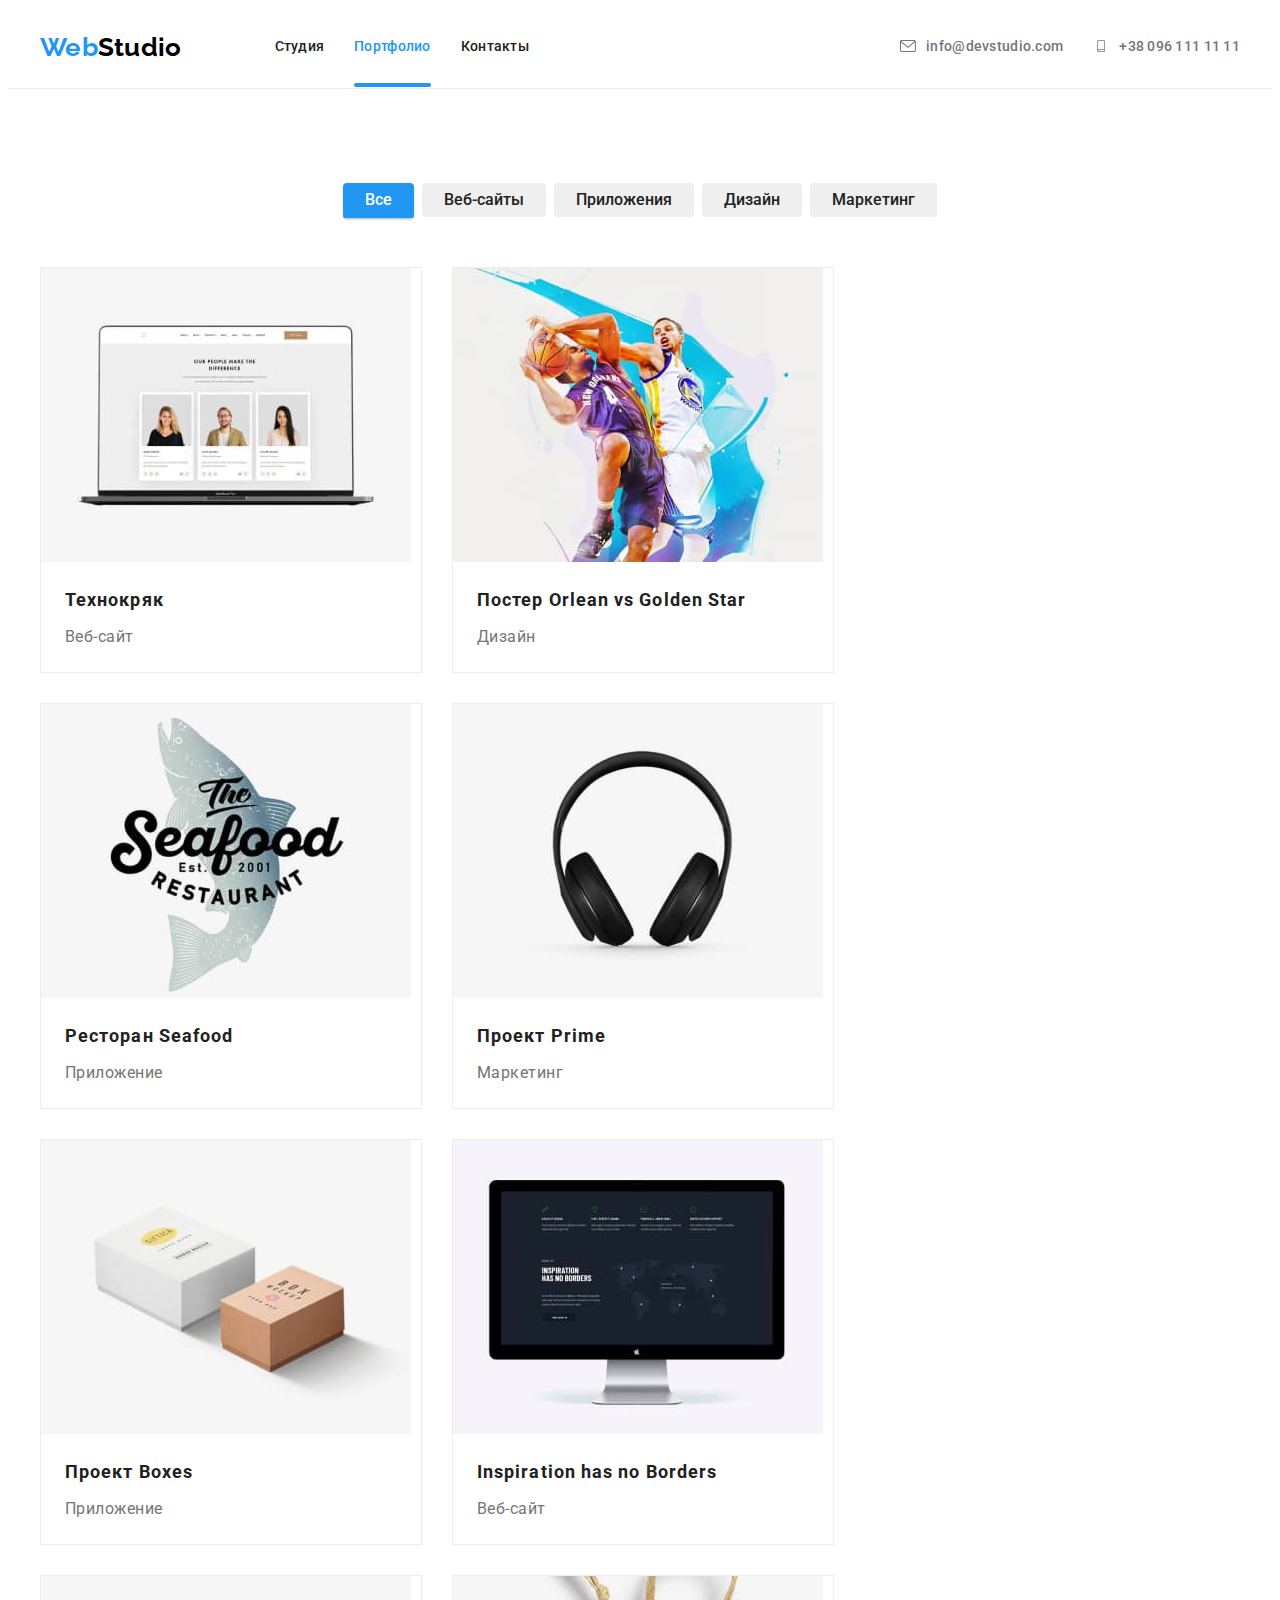
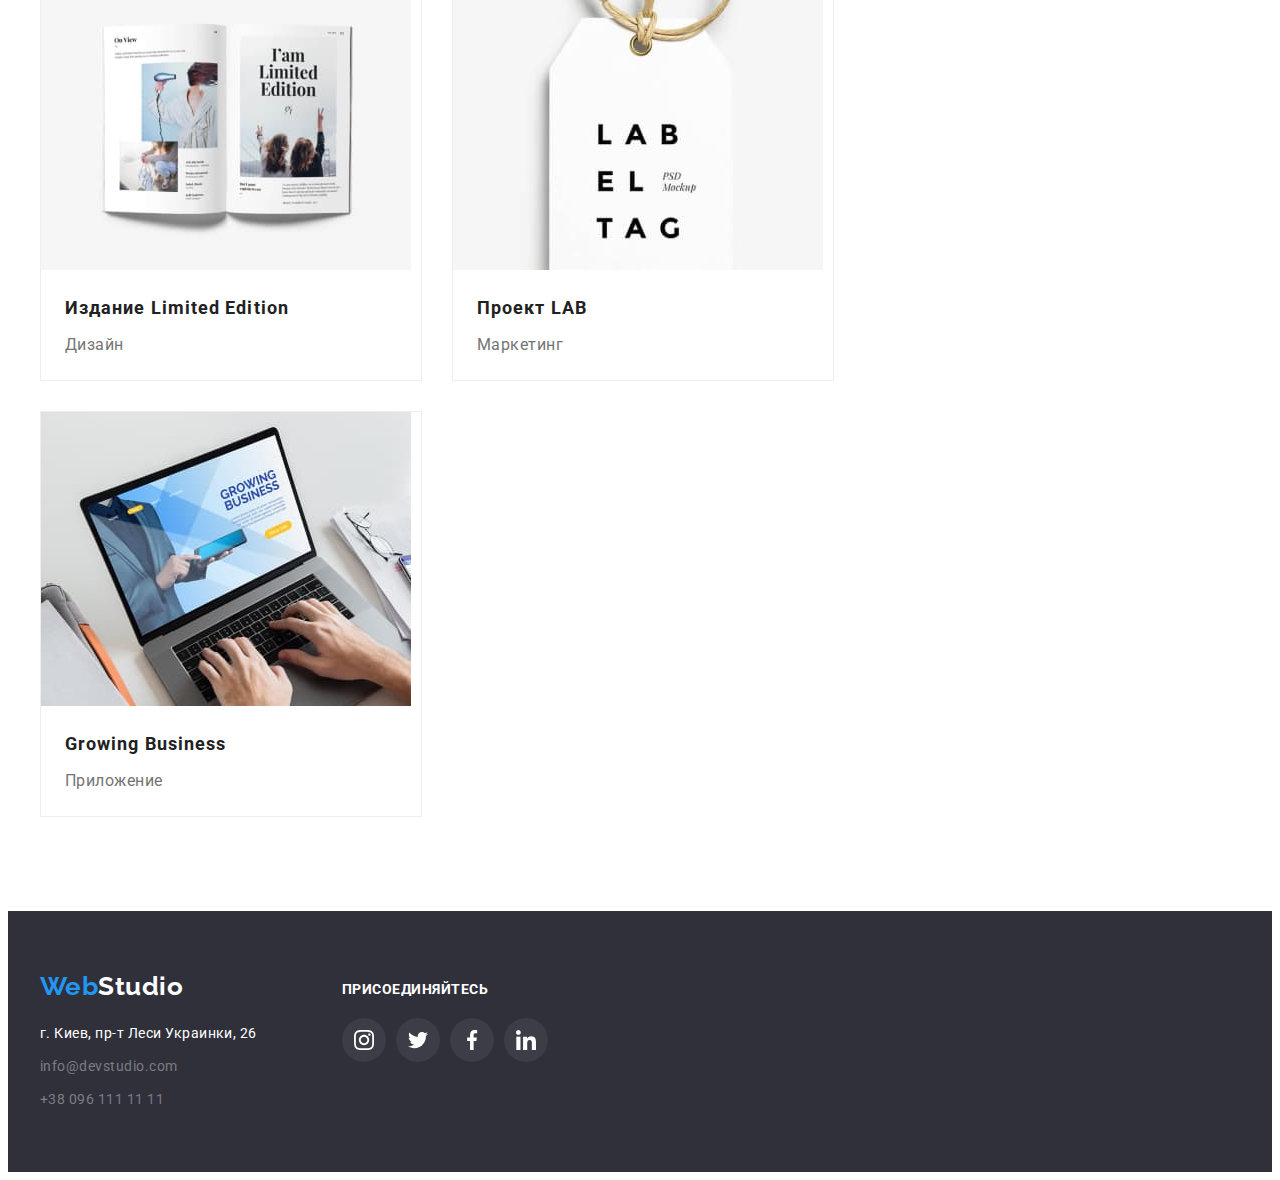
==== portfolio.html @ b456a1b8 "начальная версия" ====
<!DOCTYPE html>
<html lang="en">
  <head>
    <meta charset="UTF-8" />
    <meta http-equiv="X-UA-Compatible" content="IE=edge" />
    <meta name="viewport" content="width=device-width, initial-scale=1.0" />
    <title>Portfolio</title>
    <link rel="preconnect" href="https://fonts.gstatic.com" crossorigin />
    <link
      href="https://fonts.googleapis.com/css2?family=Raleway:wght@700&family=Roboto:wght@400;500;700;900&display=swap"
      rel="stylesheet"
    />
    <link
      rel="stylesheet"
      href="https://cdnjs.cloudflare.com/ajax/libs/modern-normalize/1.1.0/modern-normalize.min.css"
      integrity="sha512-wpPYUAdjBVSE4KJnH1VR1HeZfpl1ub8YT/NKx4PuQ5NmX2tKuGu6U/JRp5y+Y8XG2tV+wKQpNHVUX03MfMFn9Q=="
      crossorigin="anonymous"
      referrerpolicy="no-referrer"
    />
    <link rel="stylesheet" href="./css/styles.css" />
  </head>
  <body>
    <!--                     шапка               -->
    <header class="header">
      <div class="container header-nav">
        <a href="" lang="en" class="logo"
          ><span class="logo-web">Web</span>Studio</a
        >
        <!-- navigation -->
        <nav>
          <ul class="site-nav list">
            <li class="item">
              <a href="index.html" class="nav-list">Студия</a>
            </li>
            <li class="item">
              <a href="portfolio.html" class="nav-list current">Портфолио</a>
            </li>
            <li class="item"><a href="" class="nav-list">Контакты</a></li>
          </ul>
        </nav>

        <!-- координаты -->

        <ul class="auth list">
          <li class="item">
            <a class="auth-link" href="mailto:info@devstudio.com"
              ><svg class="post-icon" width="16" height="12">
                <use href="images/ikons.svg#icon-envelope"></use>
              </svg>
              info@devstudio.com</a
            >
          </li>
          <li class="item">
            <a class="auth-link" href="tel:+380961111111"
              ><svg class="post-icon" width="16" height="12">
                <use href="images/ikons.svg#icon-smartphone"></use>
              </svg>
              +38 096 111 11 11</a
            >
          </li>
        </ul>
      </div>
    </header>
    <main>
      <section class="portfolio">
        <div class="container">
          <!--              скрытый заголовок      -->
          <h1 class="visually-hidden">Фильтр</h1>
          <!--              фильтр кнопки          -->
          <ul class="filter-list list">
            <li class="filter-item">
              <button type="button" class="btn-photo current">Все</button>
            </li>
            <li class="filter-item">
              <button type="button" class="btn-photo">Веб-сайты</button>
            </li>
            <li class="filter-item">
              <button type="button" class="btn-photo">Приложения</button>
            </li>
            <li class="filter-item">
              <button type="button" class="btn-photo">Дизайн</button>
            </li>
            <li class="filter-item">
              <button type="button" class="btn-photo">Маркетинг</button>
            </li>
          </ul>

          <!--              скрытый заголовок      -->
          <h2 class="visually-hidden">Примеры работ</h2>
          <!--              примеры работ          -->
          <ul class="examples list">
            <li class="card-item">
              <a href="" class="card-link">
                <div class="thumb">
                  <img
                    src="./images/techkr.jpg"
                    alt="Ноутбук с галереей сотрудников"
                    width="370"
                    height="294"
                  />

                  <p class="text-overley">
                    Технокряк это современная площадка распространения
                    коронавируса. Компании используют эту платформу для
                    цифрового шпионажа и атак на защищённые сервера конкурентов.
                  </p>
                </div>
                <div class="card-text">
                  <h3 class="example-title">Технокряк</h3>
                  <p class="example-text">Веб-сайт</p>
                </div></a
              >
            </li>
            <li class="card-item">
              <a href="" class="card-link"
                ><div class="thumb">
                  <img
                    src="./images/poster.jpg"
                    alt="Постер игроки баскетбола"
                    width="370"
                    height="294"
                  />
                  <p class="text-overley">
                    Технокряк это современная площадка распространения
                    коронавируса. Компании используют эту платформу для
                    цифрового шпионажа и атак на защищённые сервера конкурентов.
                  </p>
                </div>
                <div class="card-text">
                  <h3 class="example-title">
                    Постер <span lang="en"> Orlean vs Golden Star</span>
                  </h3>
                  <p class="example-text">Дизайн</p>
                </div></a
              >
            </li>
            <li class="card-item">
              <a href="" class="card-link"
                ><div class="thumb">
                  <img
                    src="./images/rest.jpg"
                    alt="Логотип ресторана"
                    width="370"
                    height="294"
                  />
                  <p class="text-overley">
                    Технокряк это современная площадка распространения
                    коронавируса. Компании используют эту платформу для
                    цифрового шпионажа и атак на защищённые сервера конкурентов.
                  </p>
                </div>
                <div class="card-text">
                  <h3 class="example-title">
                    Ресторан <span lang="en">Seafood</span>
                  </h3>
                  <p class="example-text">Приложение</p>
                </div></a
              >
            </li>
            <li class="card-item">
              <a href="" class="card-link"
                ><div class="thumb">
                  <img
                    src="./images/hphon.jpg"
                    alt="Наушники"
                    width="370"
                    height="294"
                  />
                  <p class="text-overley">
                    Технокряк это современная площадка распространения
                    коронавируса. Компании используют эту платформу для
                    цифрового шпионажа и атак на защищённые сервера конкурентов.
                  </p>
                </div>
                <div class="card-text">
                  <h3 class="example-title">
                    Проект<span lang="en"> Prime</span>
                  </h3>
                  <p class="example-text">Маркетинг</p>
                </div></a
              >
            </li>
            <li class="card-item">
              <a href="" class="card-link"
                ><div class="thumb">
                  <img
                    src="./images/boxes.jpg"
                    alt="Две коробки"
                    width="370"
                    height="294"
                  />
                  <p class="text-overley">
                    Технокряк это современная площадка распространения
                    коронавируса. Компании используют эту платформу для
                    цифрового шпионажа и атак на защищённые сервера конкурентов.
                  </p>
                </div>
                <div class="card-text">
                  <h3 class="example-title">
                    Проект <span lang="en">Boxes</span>
                  </h3>
                  <p class="example-text">Приложение</p>
                </div></a
              >
            </li>
            <li class="card-item">
              <a href="" class="card-link"
                ><div class="thumb">
                  <img
                    src="./images/comp.jpg"
                    alt="Компьютер"
                    width="370"
                    height="294"
                  />
                  <p class="text-overley">
                    Технокряк это современная площадка распространения
                    коронавируса. Компании используют эту платформу для
                    цифрового шпионажа и атак на защищённые сервера конкурентов.
                  </p>
                </div>
                <div class="card-text">
                  <h3 class="example-title" lang="en">
                    Inspiration has no Borders
                  </h3>
                  <p class="example-text">Веб-сайт</p>
                </div>
              </a>
            </li>
            <li class="card-item">
              <a href="" class="card-link"
                ><div class="thumb">
                  <img
                    src="./images/edition.jpg"
                    alt="Открытая книга"
                    width="370"
                    height="294"
                  />
                  <p class="text-overley">
                    Технокряк это современная площадка распространения
                    коронавируса. Компании используют эту платформу для
                    цифрового шпионажа и атак на защищённые сервера конкурентов.
                  </p>
                </div>
                <div class="card-text">
                  <h3 class="example-title">
                    Издание<span lang="en"> Limited Edition</span>
                  </h3>
                  <p class="example-text">Дизайн</p>
                </div>
              </a>
            </li>
            <li class="card-item">
              <a href="" class="card-link"
                ><div class="thumb">
                  <img
                    src="./images/labeltag.jpg"
                    alt="Этикетка"
                    width="370"
                    height="294"
                  />
                  <p class="text-overley">
                    Технокряк это современная площадка распространения
                    коронавируса. Компании используют эту платформу для
                    цифрового шпионажа и атак на защищённые сервера конкурентов.
                  </p>
                </div>
                <div class="card-text">
                  <h3 class="example-title">
                    Проект<span lang="en"> LAB</span>
                  </h3>
                  <p class="example-text">Маркетинг</p>
                </div></a
              >
            </li>
            <li class="card-item">
              <a href="" class="card-link"
                ><div class="thumb">
                  <img
                    src="./images/business.jpg"
                    alt="Ноутбук и руки на клавиатуре"
                    width="370"
                    height="294"
                  />
                  <p class="text-overley">
                    Технокряк это современная площадка распространения
                    коронавируса. Компании используют эту платформу для
                    цифрового шпионажа и атак на защищённые сервера конкурентов.
                  </p>
                </div>
                <div class="card-text">
                  <h3 class="example-title" lang="en">Growing Business</h3>
                  <p class="example-text">Приложение</p>
                </div>
              </a>
            </li>
          </ul>
        </div>
      </section>
    </main>
    <!--                             подвал      -->
    <footer>
      <div class="foot container">
        <div class="foot-location">
          <a href="" lang="en" class="foot-logo"
            ><span class="web-foot">Web</span>Studio</a
          >
          <address>
            <ul class="list">
              <li class="address-item">
                <a
                  href="https://goo.gl/maps/cJbCXFg71dcP9j5V9"
                  class="foot-link"
                  >г. Киев, пр-т Леси Украинки, 26</a
                >
              </li>
              <li class="address-item">
                <a href="mailto:info@devstudio.com" class="foot-link cont"
                  >info@devstudio.com</a
                >
              </li>
              <li class="address-item">
                <a href="tel:+380961111111" class="foot-link cont"
                  >+38 096 111 11 11</a
                >
              </li>
            </ul>
          </address>
        </div>
        <div class="foot-social">
          <h3 class="foot-title">Присоединяйтесь</h3>
          <ul class="socials-list list">
            <li class="socials-item">
              <a href="" class="socials-link"
                ><svg class="socials-icon" width="20" height="20">
                  <use href="./images/ikons.svg#icon-instagram-2"></use>
                </svg>
              </a>
            </li>
            <li class="socials-item">
              <a href="" class="socials-link"
                ><svg class="socials-icon" width="20" height="20">
                  <use href="./images/ikons.svg#icon-twitter-1"></use>
                </svg>
              </a>
            </li>
            <li class="socials-item">
              <a href="" class="socials-link"
                ><svg class="socials-icon" width="20" height="20">
                  <use href="./images/ikons.svg#icon-facebook-1"></use>
                </svg>
              </a>
            </li>
            <li class="socials-item">
              <a href="" class="socials-link"
                ><svg class="socials-icon" width="20" height="20">
                  <use href="./images/ikons.svg#icon-linkedin-1"></use>
                </svg>
              </a>
            </li>
          </ul>
        </div>
      </div>
    </footer>
  </body>
</html>
---- css/styles.css ----
:root {
  --primary-text-color: #757575;
  --second-text-color: #212121;
  --accent-color: #2196f3;
  --white-text-color: #fff;
  --logo-web-color: #000;
  --background-primary-color: #ffffff;
  --background-second-color: #f5f4fa;
  --background-footer-color: #2f303a;
  --icon-color: #afb1b8;
  --cards: 30px;
  --shadow-modal: 0 2px 1px 0 rgba(0, 0, 0, 0.2),
    0 1px 1px 0 rgba(0, 0, 0, 0.14), 0 1px 3px 0 rgba(0, 0, 0, 0.12);
  --cubic-bezier: (0.4, 0, 0.2, 1);
  --time: 250ms;
}

p,
h1,
h2,
h3,
h4,
h5,
h6 {
  margin: 0;
}

ul {
  margin: 0;
  padding: 0;
}

img {
  display: block;
  max-width: 100%;
}

button {
  cursor: pointer;
}
body {
  background-color: var(--background-primary-color);
  color: var(--primary-text-color);
  font-family: Roboto, sans-serif;
  text-decoration: none;
  letter-spacing: 0.03em;
}
.visually-hidden {
  position: absolute;
  white-space: nowrap;
  width: 1px;
  height: 1px;
  overflow: hidden;
  border: 0;
  padding: 0;
  clip: rect(0 0 0 0);
  clip-path: inset(50%);
  margin: -1px;
}
.list {
  list-style: none;
}

.container {
  width: 1200px;
  padding-left: 15px;
  padding-right: 15px;
  margin: 0 auto;
}

/*                  Header */

.header {
  background-color: var(--background-primary-color);

  font-weight: 500;
  font-size: 14px;
  line-height: 1.14;
  letter-spacing: 0.02em;

  padding-top: 24px;
  padding-bottom: 25px;
  border-bottom: 1px solid #ececec;
}
.header-nav {
  display: flex;
  align-items: center;
}

/*                     header logo      */
a {
  text-decoration: none;
}
.logo {
  /* display: flex; */
  font-family: Raleway, sans-serif;
  font-weight: 700;
  font-size: 26px;
  line-height: 1.19;
  color: var(--logo-web-color);

  margin-right: 93px;
}
.logo > .logo-web {
  color: var(--accent-color);
}

/*                      navigation      */

.navigation {
  display: flex;
  align-items: center;
}
.site-nav {
  display: flex;
  margin-left: auto;
}
.nav-list {
  position: relative;

  color: var(--second-text-color);

  transition-property: color;
  transition-duration: 250ms;
  transition-timing-function: var(--cubic-bezier);
}
.current::after {
  content: "";

  position: absolute;

  display: block;
  width: 100%;
  height: 4px;

  background-color: var(--accent-color);
  left: 0;
  bottom: -1px;
  border-radius: 2px;
}
.site-nav .nav-list {
  padding-top: 32px;
  padding-bottom: 32px;
}
.item + .item {
  margin-left: 30px;
}
.nav-list:hover,
.nav-list:focus {
  color: var(--accent-color);
}
.current {
  position: relative;
  color: var(--accent-color);
}

.auth {
  display: flex;
  margin-left: auto;
}

.auth-link,
.auth-link-photo {
  display: inline-flex;
  color: var(--primary-text-color);
  align-items: center;

  transition-property: color;
  transition-duration: 250ms;
  transition-timing-function: var(--cubic-bezier);
}

.auth-link:hover,
.auth-link:focus {
  color: var(--accent-color);
}
.post-icon {
  margin-right: 10px;
  fill: currentColor;
}

/*                      hero         */

.hero-title {
  color: var(--white-text-color);

  font-weight: 900;
  font-size: 44px;
  line-height: 1.3;
  text-align: center;
  letter-spacing: 0.06em;
  width: 696px;
  height: 120px;
  margin: 0 auto 30px;
}

.hero {
  background-color: #2f303a;
  background-image: linear-gradient(
      rgba(47, 48, 58, 0.4),
      rgba(47, 48, 58, 0.4)
    ),
    url(../images/hero-bg.jpg);
  background-repeat: no-repeat;
  background-size: cover;
  background-position: center;
  text-align: center;
  padding-top: 200px;
  padding-bottom: 200px;
  max-width: 1600px;
}

.btn {
  color: #fff;
  background-color: var(--accent-color);
  width: 200px;
  height: 50px;

  font-family: inherit;
  font-weight: 700;
  font-size: 16px;
  line-height: 1.88;
  letter-spacing: 0.06em;
  border: 1px solid var(--accent-color);
  box-shadow: 0 4px 4px 0 rgba(0, 0, 0, 0.15);
  border-radius: 4px;

  cursor: pointer;
}

.btn:hover {
  background-color: #188ce8;
  border: 1px solid #188ce8;
}

/*                    advantage     */

.section {
  padding-top: 94px;
  padding-bottom: 94px;
}
.section-title {
  margin-bottom: 10px;

  color: var(--second-text-color);
  font-weight: 700;
  font-size: 14px;
  line-height: 0.88;
  text-transform: uppercase;
}
.feature {
  display: flex;
  margin-left: -30px;
  margin-bottom: -30px;
  flex-wrap: wrap;
}
.feature-item {
  flex-basis: calc(100% / 4 - 30px);
  /* flex-basis: calc((100% - 90px) / 3); */
  margin-left: 30px;
  margin-bottom: 30px;
}
.text {
  font-size: 14px;
  line-height: 1.7;
}
.capsule {
  background: var(--background-second-color);
  width: 270px;
  height: 120px;
  margin-bottom: 30px;
  display: flex;
  justify-content: center;
  align-items: center;
}
/*                          work */
.work {
  padding-top: 0;
}
/* .work-title,
.client-title,
.team*/
.title {
  color: var(--second-text-color);

  font-size: 36px;
  line-height: 1.17;
  text-align: center;

  margin-bottom: 50px;
}
.work-list {
  display: flex;
  flex-wrap: wrap;
  margin-left: -30px;
  margin-bottom: -30px;
}
.work-item {
  position: relative;
  margin-left: 30px;
  margin-bottom: 30px;
}
.work-substrate {
  position: absolute;
  width: 100%;
  top: calc(294px - 70px);
  left: 0;
  right: 0;
  bottom: 0;
  display: flex;
  justify-content: center;
  align-items: center;

  /* background-color: #2f303a80; */
  background-image: linear-gradient(
    rgba(47, 48, 58, 0.8),
    rgba(47, 48, 58, 0.8)
  );
  /* ),
    url(../images/bg-work.jpg) */
}

.work-title {
  color: var(--white-text-color);
  font-weight: 700;
  font-size: 14px;
  line-height: 0.88;
  text-transform: uppercase;
}

/*                        team */

img {
  display: block;
  max-width: 100%;
  height: auto;
}

.team {
  padding: 0;
  margin: 0;
  display: flex;
  flex-wrap: wrap;
}

.position:nth-child(n + 2) {
  margin-left: var(--cards);
}
.position {
  background-color: #fff;
  box-shadow: 0 2px 1px 0 rgba(0, 0, 0, 0.2), 0 1px 1px 0 rgba(0, 0, 0, 0.14),
    0 1px 3px 0 rgba(0, 0, 0, 0.12);
  border-bottom-left-radius: 4px;
  border-bottom-right-radius: 4px;
}
.team-section {
  background-color: var(--background-second-color);

  padding-top: 94px;
  padding-bottom: 94px;
}
.coworkers {
  padding-top: var(--cards);
  padding-bottom: var(--cards);
}
.team-title {
  color: var(--second-text-color);
  font-weight: 500;
  font-size: 16px;
  line-height: 1.19;
  text-align: center;
  padding-bottom: 10px;
  padding-left: 0;
  padding-right: 0;
}

.team-text {
  font-size: 16px;
  line-height: 1.19;
  text-align: center;
  margin-bottom: 16px;
}

.team-socials-link {
  width: 44px;
  height: 44px;
  background-color: var(--background-primary-color);
  border-radius: 50%;
  display: flex;
  justify-content: center;
  align-items: center;
  color: var(--icon-color);

  transition-property: color, background-color;
  transition-duration: 250ms, 250ms;
  transition-timing-function: var(--cubic-bezier), var(--cubic-bezier);
}

.team-socials-icon {
  fill: currentColor;
}

.team-socials-link:hover,
.team-socials-link:focus {
  background-color: var(--accent-color);
  color: var(--white-text-color);
}

.team-socials-list {
  display: flex;
  justify-content: center;
}

.team-socials-item + .team-socials-item {
  margin-left: 10px;
}

/*                         clients */
.client-list {
  display: flex;
  justify-content: center;
}
.case-link {
  background-color: var(--background-primary-color);
  color: var(--icon-color);
  width: 170px;
  height: 92px;
  border: 1px solid #afb1b8;
  border-radius: 4px;
  display: flex;
  justify-content: center;
  align-items: center;

  transition-property: color, border;
  transition-duration: 250ms, 250ms;
  transition-timing-function: var(--cubic-bezier), var(--cubic-bezier);
}

.case-icon {
  fill: currentColor;
}
.case-link:hover,
.case-link:focus {
  color: var(--accent-color);
  border: 1px solid #2196f3;
}

.client-item + .client-item {
  margin-left: 30px;
}
.client-item {
  display: flex;
  justify-content: center;
  align-items: center;
}

/*                          footer        */

footer {
  background-color: var(--background-footer-color);
  padding-top: 60px;
  padding-bottom: 60px;
}
.foot {
  display: flex;
}
.foot-logo {
  display: inline-block;
  margin-bottom: 20px;
  font-family: Raleway, sans-serif;
  font-weight: 700;
  font-size: 26px;
  line-height: 1.19;
  color: var(--white-text-color);
}

.web-foot {
  color: var(--accent-color);
}

.foot-link {
  font-size: 14px;
  line-height: 1.71;
  font-style: normal;

  color: #fff;

  transition: color 250ms cubic-bezier(0.4, 0, 0.2, 1);
}

.foot-link:hover,
.foot-link:focus {
  color: var(--accent-color);
}

.cont {
  color: #ffffff60;
}
.address-item + .address-item {
  margin-top: 9px;
}
.foot-social {
  margin-top: 10px;
  margin-left: 85px;
}
.foot-title {
  color: var(--white-text-color);
  font-weight: 700;
  font-size: 14px;
  line-height: 1.17;
  text-transform: uppercase;
  margin-bottom: 20px;
}

.socials-link {
  width: 44px;
  height: 44px;
  background-color: #ffffff10;
  border-radius: 50%;
  display: flex;
  justify-content: center;
  align-items: center;
  color: var(--white-text-color);

  transition-property: color, background-color;
  transition-duration: 250ms, 250ms;
  transition-timing-function: var(--cubic-bezier), var(--cubic-bezier);
}
.socials-icon {
  fill: currentColor;
}

.socials-link:hover,
.socials-link:focus {
  background-color: var(--accent-color);
  color: var(--white-text-color);
}

.socials-list {
  display: flex;
  justify-content: center;
  align-items: center;
}

.socials-item + .socials-item {
  margin-left: 10px;
}

/*           modal window */
.backdrob {
  position: fixed;
  top: 0;
  left: 0;
  width: 100vw;
  height: 100vh;
  background: rgba(0, 0, 0, 0.2);
  opacity: 1;
  transition: opacity 250ms cubic-bezier(0.4, 0, 0.2, 1),
    visibility 250ms cubic-bezier(0.4, 0, 0.2, 1);
}

.backdrob.is-hidden {
  opacity: 0;
  pointer-events: none;
  visibility: hidden;
}

.modal {
  position: absolute;
  top: 50%;
  left: 50%;

  width: 528px;
  min-height: 581px;

  background: #fff;
  border-radius: 4px;
  box-shadow: var(--shadow-modal);

  transform: translate(-50%, -50%) scale(1);
  transition: transform 250ms cubic-bezier(0.4, 0, 0.2, 1);
}

.backdrob.is-hidden .modal {
  transform: translate(-50%, -50%) scale(0.5);
}

.close-btn {
  position: absolute;
  top: 8px;
  right: 8px;

  border-radius: 50%;
  border: 1px solid #00000010;
  width: 30px;
  height: 30px;

  display: flex;
  justify-content: center;
  align-items: center;

  box-shadow: var(--shadow-modal);
  background-color: var(--background-primary-color);
  color: #000;
}

.close-icon {
  fill: currentColor;
}

/*              filter            */

.portfolio {
  padding-top: 94px;
  padding-bottom: 94px;
}

.filter-list {
  display: flex;
  justify-content: center;
  margin-bottom: 50px;
}

.btn-photo.current {
  color: var(--white-text-color);
  background-color: var(--accent-color);
  box-shadow: 0 2px 2px 0 rgba(0, 0, 0, 0.12), 0 1px 2px 0 rgba(0, 0, 0, 0.08),
    0 3px 1px 0 rgba(0, 0, 0, 0.1);
}

.filter-item + .filter-item {
  margin-left: 8px;
}
.btn-photo {
  padding: 4px 22px;
  color: var(--second-text-color);

  font-family: inherit;
  font-weight: 500;
  font-size: 16px;
  line-height: calc(26 / 16);
  cursor: pointer;
  border-radius: 4px;
  border: none;
  box-shadow: none;

  transition-property: color, background-color, box-shadow;
  transition-duration: 250ms, 250ms, 250ms;
  transition-timing-function: var(--cubic-bezier), var(--cubic-bezier),
    var(--cubic-bezier);
}

.btn-photo:hover,
.btn-photo:focus {
  color: var(--white-text-color);
  background-color: var(--accent-color);
  box-shadow: 0 2px 2px 0 rgba(0, 0, 0, 0.12), 0 1px 2px 0 rgba(0, 0, 0, 0.08),
    0 3px 1px 0 rgba(0, 0, 0, 0.1);
}

/*              work examples          */

.example-title {
  color: var(--second-text-color);
  font-size: 18px;
  line-height: 2;
  letter-spacing: 0.06em;
  margin-bottom: 4px;
}

.example-text {
  color: var(--primary-text-color);
  font-size: 16px;
  line-height: 1.88;
}
.examples {
  padding: 0;
  margin: 0;
  display: flex;
  flex-wrap: wrap;
  margin-left: calc(-1 * var(--cards));
  margin-top: calc(-1 * var(--cards));
}
.card-link {
  display: block;
  transition: box-shadow 250ms cubic-bezier(0.4, 0, 0.2, 1);
}

.card-link:hover,
.card-link:focus {
  box-shadow: 1px 4px 6px 0 rgba(0, 0, 0, 0.16), 0 4px 4px 0 rgba(0, 0, 0, 0.06),
    0 1px 1px 0 rgba(0, 0, 0, 0.12);
}

.examples > .card-item {
  flex-basis: calc(100% / 3 - var(--cards));
  margin-left: var(--cards);
  margin-top: var(--cards);
}

.card-item {
  border: 1px solid #eeeeee;
}
.card-text {
  padding: 20px 24px;
}
.thumb {
  position: relative;
  overflow: hidden;
}
.card-link:hover .text-overley,
.card-link:focus .text-overley {
  transform: translateY(0);
}
.text-overley {
  position: absolute;
  top: 0;
  left: 0;
  width: 100%;
  height: 100%;

  font-size: 18px;
  line-height: calc(28 / 18);
  color: #fff;
  padding: 63px 24px;

  background-color: #2196f390;

  transform: translateY(100%);
  transition: transform 250ms cubic-bezier(0.4, 0, 0.2, 1);
}
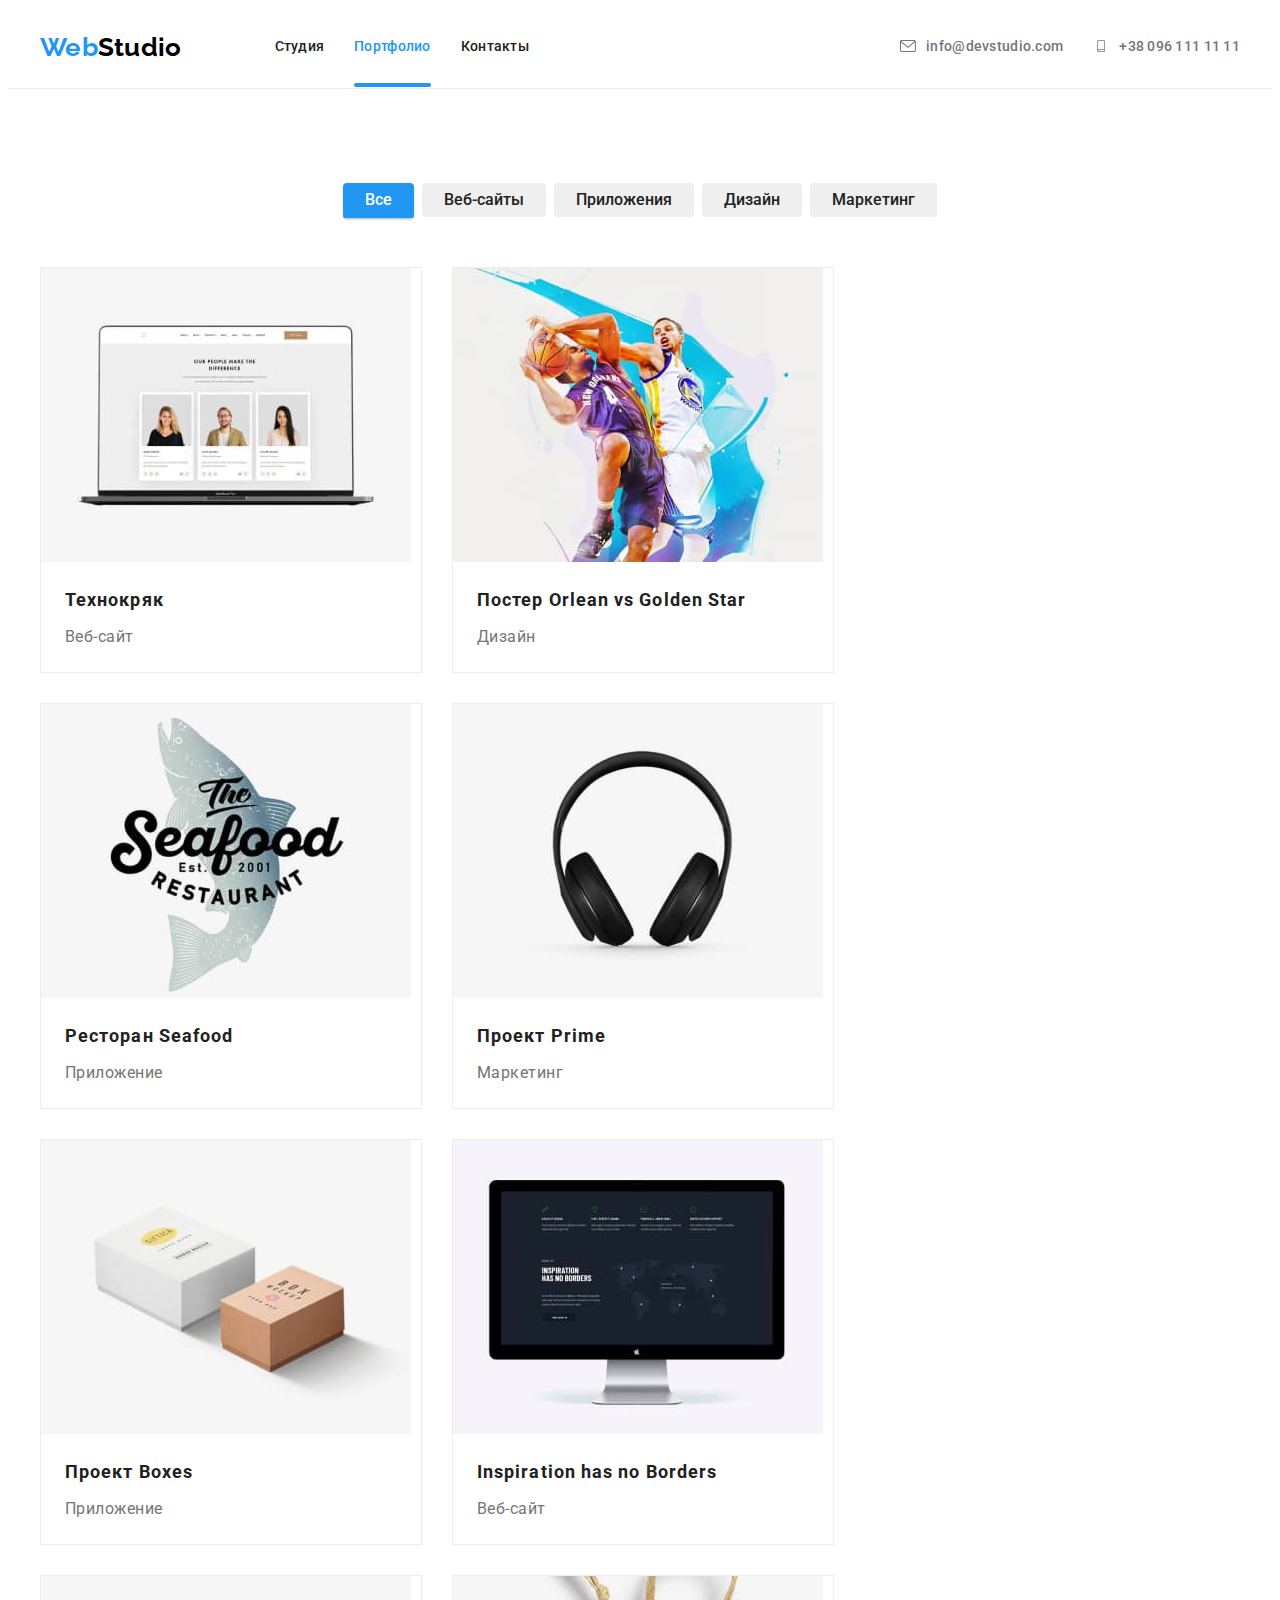
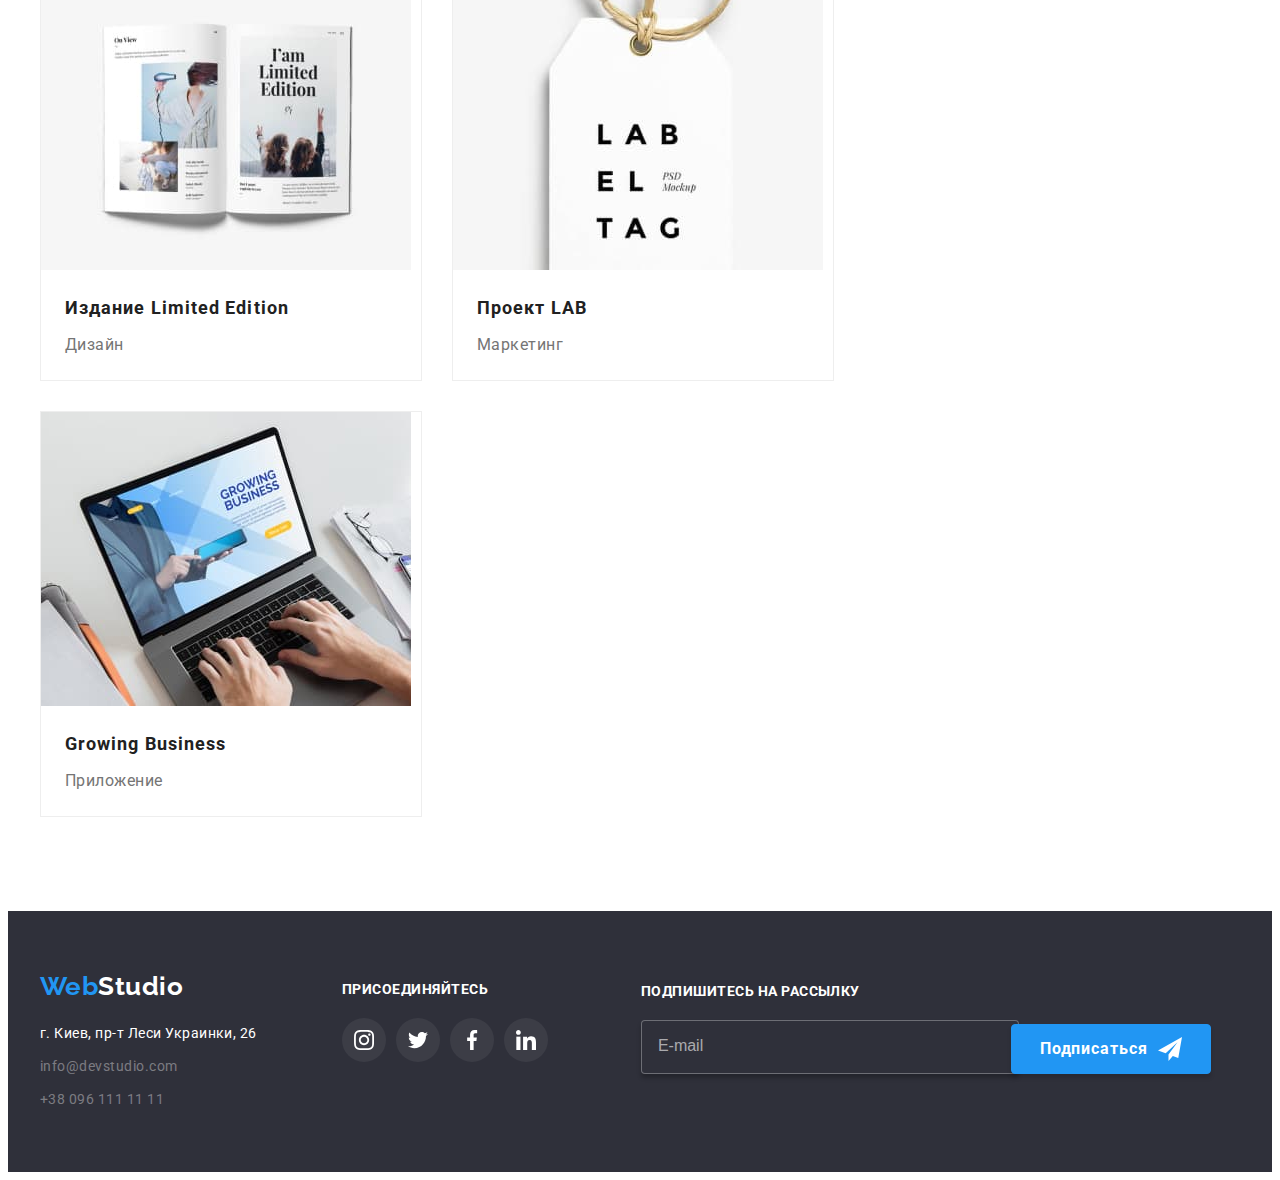
==== commit 8279c458: "первая версия ДЗ 6" ====
--- a/portfolio.html
+++ b/portfolio.html
@@ -359,6 +359,27 @@
             </li>
           </ul>
         </div>
+        <div class="foot-warm">
+          <form class="foot-form">
+            <div class="foot-capsule-form">
+              <label for="foot-email" class="foot-label foot-title"
+                >Подпишитесь на рассылку</label>
+              <input
+                type="email"
+                id="foot-email"
+                name="foot-email"
+                class="foot-input"
+                placeholder="E-mail"
+              />
+            </div>
+            <button type="submit" class="foot-btn btn">
+              Подписаться
+              <svg class="foot-btn-icon" width="24" height="24">
+                <use href="./images/ikons.svg#icon-icon-send"></use>
+              </svg>
+            </button>
+          </form>
+        </div>
       </div>
     </footer>
   </body>
--- a/css/styles.css
+++ b/css/styles.css
@@ -35,7 +35,9 @@
   max-width: 100%;
 }
 
-button {
+button,
+input,
+label {
   cursor: pointer;
 }
 body {
@@ -165,9 +167,7 @@
   color: var(--primary-text-color);
   align-items: center;
 
-  transition-property: color;
-  transition-duration: 250ms;
-  transition-timing-function: var(--cubic-bezier);
+  transition: color 250ms var(--cubic-bezier);
 }
 
 .auth-link:hover,
@@ -226,6 +226,8 @@
   border-radius: 4px;
 
   cursor: pointer;
+  transition: background-color 250ms var(--cubic-bezier),
+    border 250ms var(--cubic-bezier);
 }
 
 .btn:hover {
@@ -277,9 +279,7 @@
 .work {
   padding-top: 0;
 }
-/* .work-title,
-.client-title,
-.team*/
+
 .title {
   color: var(--second-text-color);
 
@@ -310,14 +310,10 @@
   display: flex;
   justify-content: center;
   align-items: center;
-
-  /* background-color: #2f303a80; */
   background-image: linear-gradient(
     rgba(47, 48, 58, 0.8),
     rgba(47, 48, 58, 0.8)
   );
-  /* ),
-    url(../images/bg-work.jpg) */
 }
 
 .work-title {
@@ -392,7 +388,7 @@
   color: var(--icon-color);
 
   transition-property: color, background-color;
-  transition-duration: 250ms, 250ms;
+  transition-duration: 250ms;
   transition-timing-function: var(--cubic-bezier), var(--cubic-bezier);
 }
 
@@ -432,7 +428,7 @@
   align-items: center;
 
   transition-property: color, border;
-  transition-duration: 250ms, 250ms;
+  transition-duration: 250ms;
   transition-timing-function: var(--cubic-bezier), var(--cubic-bezier);
 }
 
@@ -543,6 +539,57 @@
 }
 
 .socials-item + .socials-item {
+  margin-left: 10px;
+}
+
+.foot-warm {
+  width: 570px;
+  height: 86px;
+  margin-left: 93px;
+  margin-top: 10px;
+}
+.foot-form {
+  display: flex;
+  align-items: flex-end;
+}
+.foot-capsule-form {
+  width: 358px;
+}
+.foot-label {
+  margin-bottom: 20px;
+  display: inline-block;
+}
+.foot-input {
+  width: 358px;
+  height: 50px;
+  padding-left: 16px;
+
+  border: 1px solid rgba(255, 255, 255, 0.3);
+  border-radius: 4px;
+  background-color: var(--background-footer-color);
+  box-shadow: 0 4px 4px 0 rgba(0, 0, 0, 0.25);
+  color: var(--white-text-color);
+  transition: border-color 250ms cubic-bezier(0.4, 0, 0.2, 1);
+}
+.foot-input:focus {
+  cursor: text;
+}
+.foot-input:focus,
+.foot-input:hover {
+  border-color: rgba(33, 150, 243, 0);
+}
+.foot-input::placeholder {
+  font-size: 16px;
+  line-height: calc(20 / 16);
+  color: rgba(255, 255, 255, 0.6);
+}
+.foot-btn {
+  display: inline-flex;
+  justify-content: center;
+  align-items: center;
+  margin-left: 12px;
+}
+.foot-btn-icon {
   margin-left: 10px;
 }
 
@@ -572,6 +619,7 @@
 
   width: 528px;
   min-height: 581px;
+  padding: 40px;
 
   background: #fff;
   border-radius: 4px;
@@ -583,6 +631,130 @@
 
 .backdrob.is-hidden .modal {
   transform: translate(-50%, -50%) scale(0.5);
+}
+
+.modal-title {
+  font-weight: 700;
+  font-size: 20px;
+  line-height: calc(23 / 20);
+  color: var(--second-text-color);
+  text-align: center;
+  margin-bottom: 30px;
+}
+.modal-form {
+  display: block;
+  padding: auto 40px;
+}
+.form-field {
+  position: relative;
+  display: block;
+  margin-bottom: 10px;
+}
+
+.modal-input {
+  width: 100%;
+  height: 40px;
+  padding-left: 42px;
+
+  border: 1px solid rgba(33, 33, 33, 0.2);
+  border-radius: 4px;
+  outline: none;
+  transition: border-color 250ms cubic-bezier(0.4, 0, 0.2, 1);
+}
+.modal-icon {
+  position: absolute;
+  display: inline-block;
+  top: 50%;
+  left: 12px;
+  transition: fill 250ms cubic-bezier(0.4, 0, 0.2, 1);
+}
+
+.modal-label {
+  display: block;
+
+  font-size: 12px;
+  line-height: 1.17;
+  letter-spacing: 0.01em;
+
+  margin-bottom: 4px;
+}
+.modal-text::placeholder {
+  font-size: 12px;
+  line-height: 1.17;
+  letter-spacing: 0.01em;
+
+  color: rgba(117, 117, 117, 0.5);
+}
+
+.modal-text {
+  display: inline-block;
+
+  width: 100%;
+  height: 120px;
+  margin-bottom: 20px;
+
+  border: 1px solid rgba(33, 33, 33, 0.2);
+  border-radius: 4px;
+
+  padding: 12px 16px;
+  resize: none;
+  outline: none;
+  transition: border-color 250ms cubic-bezier(0.4, 0, 0.2, 1);
+}
+.modal-input:focus,
+.modal-input:hover,
+.modal-text:focus,
+.modal-text:hover {
+  border-color: var(--accent-color);
+}
+.modal-input:focus {
+  cursor: text;
+}
+.modal-input:focus + .modal-icon,
+.modal-input:hover + .modal-icon {
+  fill: var(--accent-color);
+}
+.check-label {
+  display: flex;
+  align-items: center;
+
+  font-size: 14px;
+  line-height: calc(28 / 14);
+
+  color: var(--primary-text-color);
+}
+
+.check-label span {
+  width: 16px;
+  height: 15px;
+  border: 2px solid #000;
+  border-radius: 2px;
+  margin-right: 7px;
+  margin-left: 14px;
+  display: flex;
+  justify-content: center;
+  align-items: center;
+  transition: background-color 250ms cubic-bezier(0.4, 0, 0.2, 1),
+    border 250ms cubic-bezier(0.4, 0, 0.2, 1);
+}
+.modal-icon-check {
+  fill: transparent;
+  transition: fill 250ms cubic-bezier(0.4, 0, 0.2, 1);
+}
+.modal-check:checked + .check-label > span {
+  background-color: var(--accent-color);
+  border: none;
+}
+.modal-check:checked + .check-label svg {
+  fill: #fff;
+}
+.check-link {
+  color: var(--accent-color);
+  text-decoration: underline;
+}
+.modal-button {
+  display: block;
+  margin: 30px auto 0 auto;
 }
 
 .close-btn {
@@ -602,12 +774,20 @@
   box-shadow: var(--shadow-modal);
   background-color: var(--background-primary-color);
   color: #000;
+  transition-property: color, box-shadow, border-color;
+  transition-duration: 250ms;
+  transition-timing-function: cubic-bezier(0.4, 0, 0.2, 1);
 }
 
 .close-icon {
   fill: currentColor;
 }
-
+.close-btn:hover,
+.close-btn:focus {
+  color: var(--accent-color);
+  box-shadow: none;
+  border-color: rgba(0, 0, 0, 0.1);
+}
 /*              filter            */
 
 .portfolio {
@@ -724,8 +904,8 @@
   color: #fff;
   padding: 63px 24px;
 
-  background-color: #2196f390;
-
-  transform: translateY(100%);
+  background-color: rgba(33, 150, 243, 0.9);
+
+  transform: translateY(101%);
   transition: transform 250ms cubic-bezier(0.4, 0, 0.2, 1);
 }
